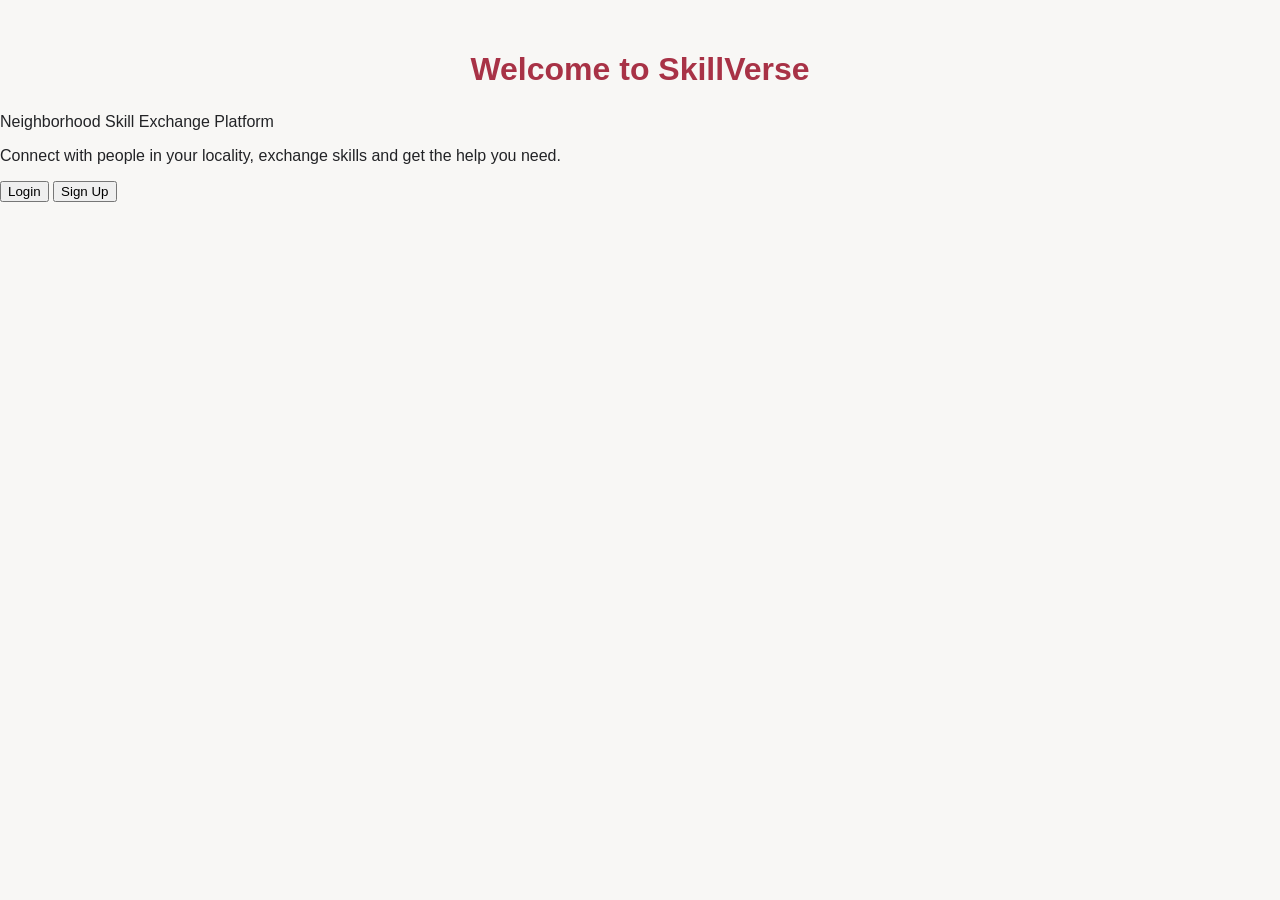
==== index.html @ c39853e0 "Initial commit" ====
<!DOCTYPE html>
<html lang="en">
<head>
    <meta charset="UTF-8">
    <meta name="viewport" content="width=device-width, initial-scale=1.0">
    <title>SkillVerse</title>
    <link rel="stylesheet" href="style.css">
   
</head>
<body>
       <h1>Welcome to SkillVerse</h1>

       <p>Neighborhood Skill Exchange Platform</p>

       <p>
        Connect with people in your locality,
        exchange skills and get the help you need.
      </p>

    <button onclick="goToLogin()">Login</button>
    <button onclick="goToSignup()">Sign Up</button>
     <script src="script.js"></script>
</body>
</html>
---- style.css ----
html {
    scroll-behavior: smooth;
}
body {
    font-family: Arial, sans-serif;
    background-color: #F8F7F5;
    color: #222326;
     margin: 0;
    padding: 30px 0;
}


form {
    width: 400px;
    margin: 40px auto;
    padding: 30px;
    background-color: white;
    border-radius: 12px;
    box-shadow: 0 4px 15px rgba(0, 0, 0, 0.1);
}

h1 {
    text-align: center;
    color: #A83246;
    margin-bottom: 25px;
}



form label {
    color: #222326;
    font-weight: bold;
}


form input:not([type="radio"]) {
    width: 100%;
    padding: 10px;
    margin-top: 6px;
    margin-bottom: 12px;
    border: 1px solid #304A70;
    border-radius: 6px;
    box-sizing: border-box;
}

form button {
    width: 100%;
    padding: 12px;
    background-color: #304A70;
    color: white;
    border: none;
    border-radius: 6px;
    font-size: 16px;
    cursor: pointer;
}

.signup-btn {
    background-color: #A83246;
}

.login-btn {
    background-color: transparent;
    color: #304A70;
    border: 1px solid #304A70;
}

.signup-btn:hover {
    background-color: #8F293B;
}

.login-btn:hover {
    background-color: #304A70;
    color: white;
}

form input {
    margin-bottom: 8px;
}

form label {
    display: block;
    margin-bottom: 5px;
}

.role-section {
    margin-top: 10px;
    margin-bottom: 15px;
}

.role-section > label {
    display: block;
    margin-bottom: 10px;
}

.role-option {
    display: inline-flex;
    align-items: center;
    margin-right: 25px;
}

.role-option input {
    margin-right: 6px;
}


form .login-main-btn {
    background-color: #A83246;
}

form .login-main-btn:hover {
    background-color: #8F293B;
}
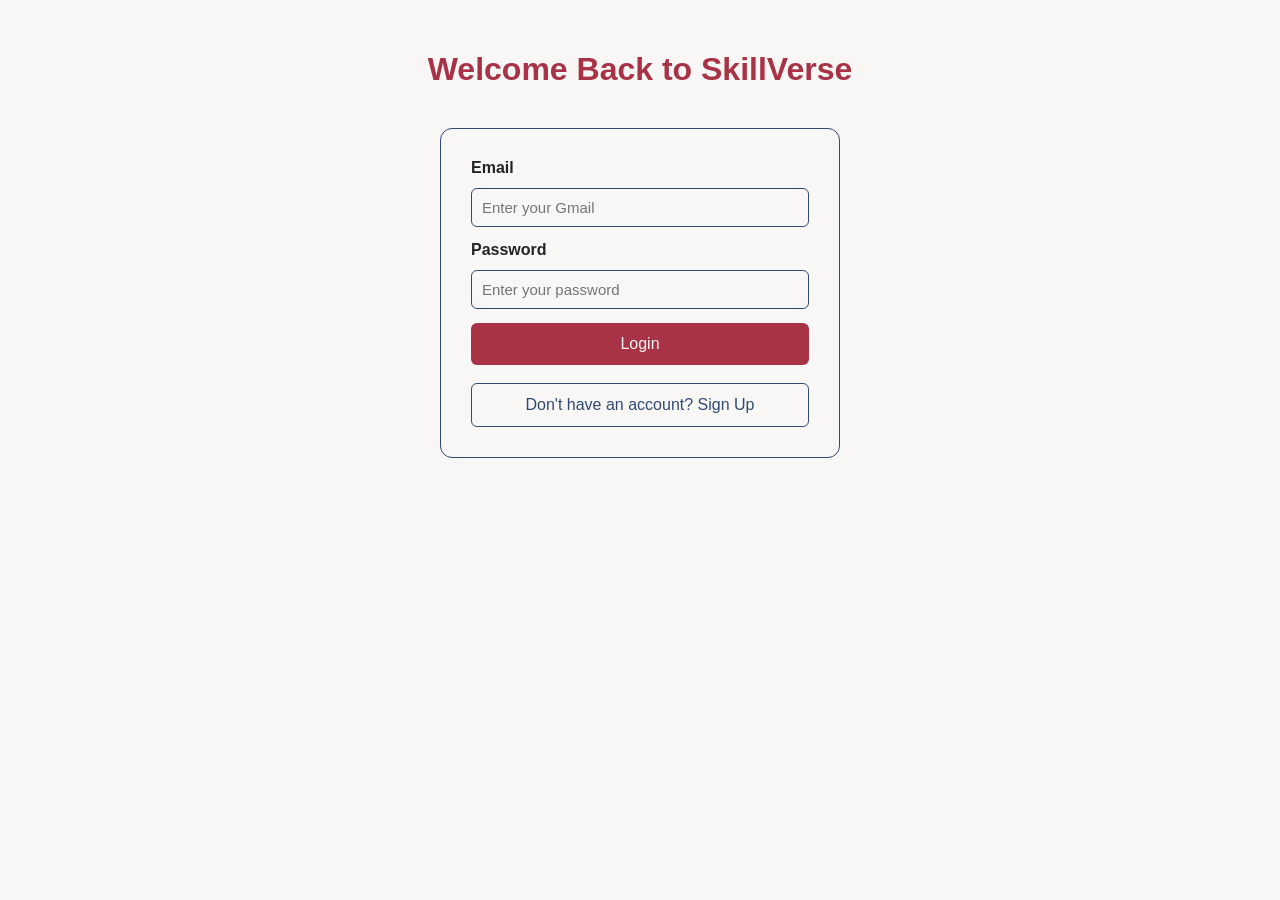
==== commit dd99d9ab: "Updated project" ====
--- a/index.html
+++ b/index.html
@@ -1,24 +1,51 @@
 <!DOCTYPE html>
 <html lang="en">
+
 <head>
     <meta charset="UTF-8">
     <meta name="viewport" content="width=device-width, initial-scale=1.0">
-    <title>SkillVerse</title>
+    <title>SkillVerse Login</title>
     <link rel="stylesheet" href="style.css">
-   
 </head>
+
 <body>
-       <h1>Welcome to SkillVerse</h1>
 
-       <p>Neighborhood Skill Exchange Platform</p>
+    <h1>Welcome Back to SkillVerse</h1>
 
-       <p>
-        Connect with people in your locality,
-        exchange skills and get the help you need.
-      </p>
+    <form id="loginForm">
 
-    <button onclick="goToLogin()">Login</button>
-    <button onclick="goToSignup()">Sign Up</button>
-     <script src="script.js"></script>
+        <label for="loginEmail">Email</label>
+        <input
+            type="email"
+            id="loginEmail"
+            placeholder="Enter your Gmail"
+            required
+        >
+
+        <label for="loginPassword">Password</label>
+        <input
+            type="password"
+            id="loginPassword"
+            placeholder="Enter your password"
+            required
+        >
+
+        <br>
+
+        <button class="login-main-btn" type="button" onclick="login()">
+            Login
+        </button>
+
+        <br><br>
+
+        <button class="login-btn" type="button" onclick="goToSignup()">
+            Don't have an account? Sign Up
+        </button>
+
+    </form>
+
+    <script src="script.js"></script>
+
 </body>
+
 </html>
--- a/style.css
+++ b/style.css
@@ -1,23 +1,16 @@
 html {
     scroll-behavior: smooth;
 }
+
 body {
     font-family: Arial, sans-serif;
     background-color: #F8F7F5;
     color: #222326;
-     margin: 0;
+    margin: 0;
     padding: 30px 0;
 }
 
-
-form {
-    width: 400px;
-    margin: 40px auto;
-    padding: 30px;
-    background-color: white;
-    border-radius: 12px;
-    box-shadow: 0 4px 15px rgba(0, 0, 0, 0.1);
-}
+/* Main Heading */
 
 h1 {
     text-align: center;
@@ -25,88 +18,129 @@
     margin-bottom: 25px;
 }
 
+/* Home Page Text */
 
-
-form label {
+body > p {
+    text-align: center;
     color: #222326;
-    font-weight: bold;
 }
 
+/* Home Page Buttons */
 
-form input:not([type="radio"]) {
-    width: 100%;
-    padding: 10px;
-    margin-top: 6px;
-    margin-bottom: 12px;
-    border: 1px solid #304A70;
-    border-radius: 6px;
-    box-sizing: border-box;
-}
-
-form button {
-    width: 100%;
+body > button {
+    display: inline-block;
+    width: 180px;
     padding: 12px;
+    margin: 10px 5px;
     background-color: #304A70;
-    color: white;
+    color: #F8F7F5;
     border: none;
     border-radius: 6px;
     font-size: 16px;
     cursor: pointer;
 }
 
+body > button:hover {
+    background-color: #A83246;
+}
+
+/* Form */
+
+form {
+    width: 400px;
+    max-width: 90%;
+    margin: 40px auto;
+    padding: 30px;
+    background-color: #F8F7F5;
+    border: 1px solid #304A70;
+    border-radius: 12px;
+    box-sizing: border-box;
+}
+
+/* Labels */
+
+form label {
+    display: block;
+    margin-bottom: 5px;
+    color: #222326;
+    font-weight: bold;
+}
+
+/* Input Fields */
+
+form input:not([type="radio"]) {
+    width: 100%;
+    padding: 10px;
+    margin-top: 6px;
+    margin-bottom: 14px;
+    border: 1px solid #304A70;
+    border-radius: 6px;
+    box-sizing: border-box;
+    font-size: 15px;
+    background-color: #F8F7F5;
+    color: #222326;
+}
+
+/* Input Focus */
+
+form input:focus {
+    outline: none;
+    border: 2px solid #A83246;
+}
+
+/* All Form Buttons */
+
+form button {
+    width: 100%;
+    padding: 12px;
+    background-color: #304A70;
+    color: #F8F7F5;
+    border: none;
+    border-radius: 6px;
+    font-size: 16px;
+    cursor: pointer;
+}
+
+/* Sign Up Button */
+
 .signup-btn {
     background-color: #A83246;
 }
 
+.signup-btn:hover {
+    background-color: #304A70;
+}
+
+/* Login Main Button */
+
+.login-main-btn {
+    background-color: #A83246;
+}
+
+.login-main-btn:hover {
+    background-color: #304A70;
+}
+
+/* Login / Navigation Button */
+
 .login-btn {
-    background-color: transparent;
+    background-color: #F8F7F5;
     color: #304A70;
     border: 1px solid #304A70;
 }
 
-.signup-btn:hover {
-    background-color: #8F293B;
+.login-btn:hover {
+    background-color: #304A70;
+    color: #F8F7F5;
 }
 
-.login-btn:hover {
-    background-color: #304A70;
-    color: white;
-}
+/* Password Information */
 
-form input {
-    margin-bottom: 8px;
-}
-
-form label {
+.password-info {
     display: block;
-    margin-bottom: 5px;
-}
-
-.role-section {
-    margin-top: 10px;
+    margin-top: -8px;
     margin-bottom: 15px;
-}
-
-.role-section > label {
-    display: block;
-    margin-bottom: 10px;
-}
-
-.role-option {
-    display: inline-flex;
-    align-items: center;
-    margin-right: 25px;
-}
-
-.role-option input {
-    margin-right: 6px;
-}
-
-
-form .login-main-btn {
-    background-color: #A83246;
-}
-
-form .login-main-btn:hover {
-    background-color: #8F293B;
+    color: #222326;
+    font-size: 12px;
+    line-height: 1.4;
 }
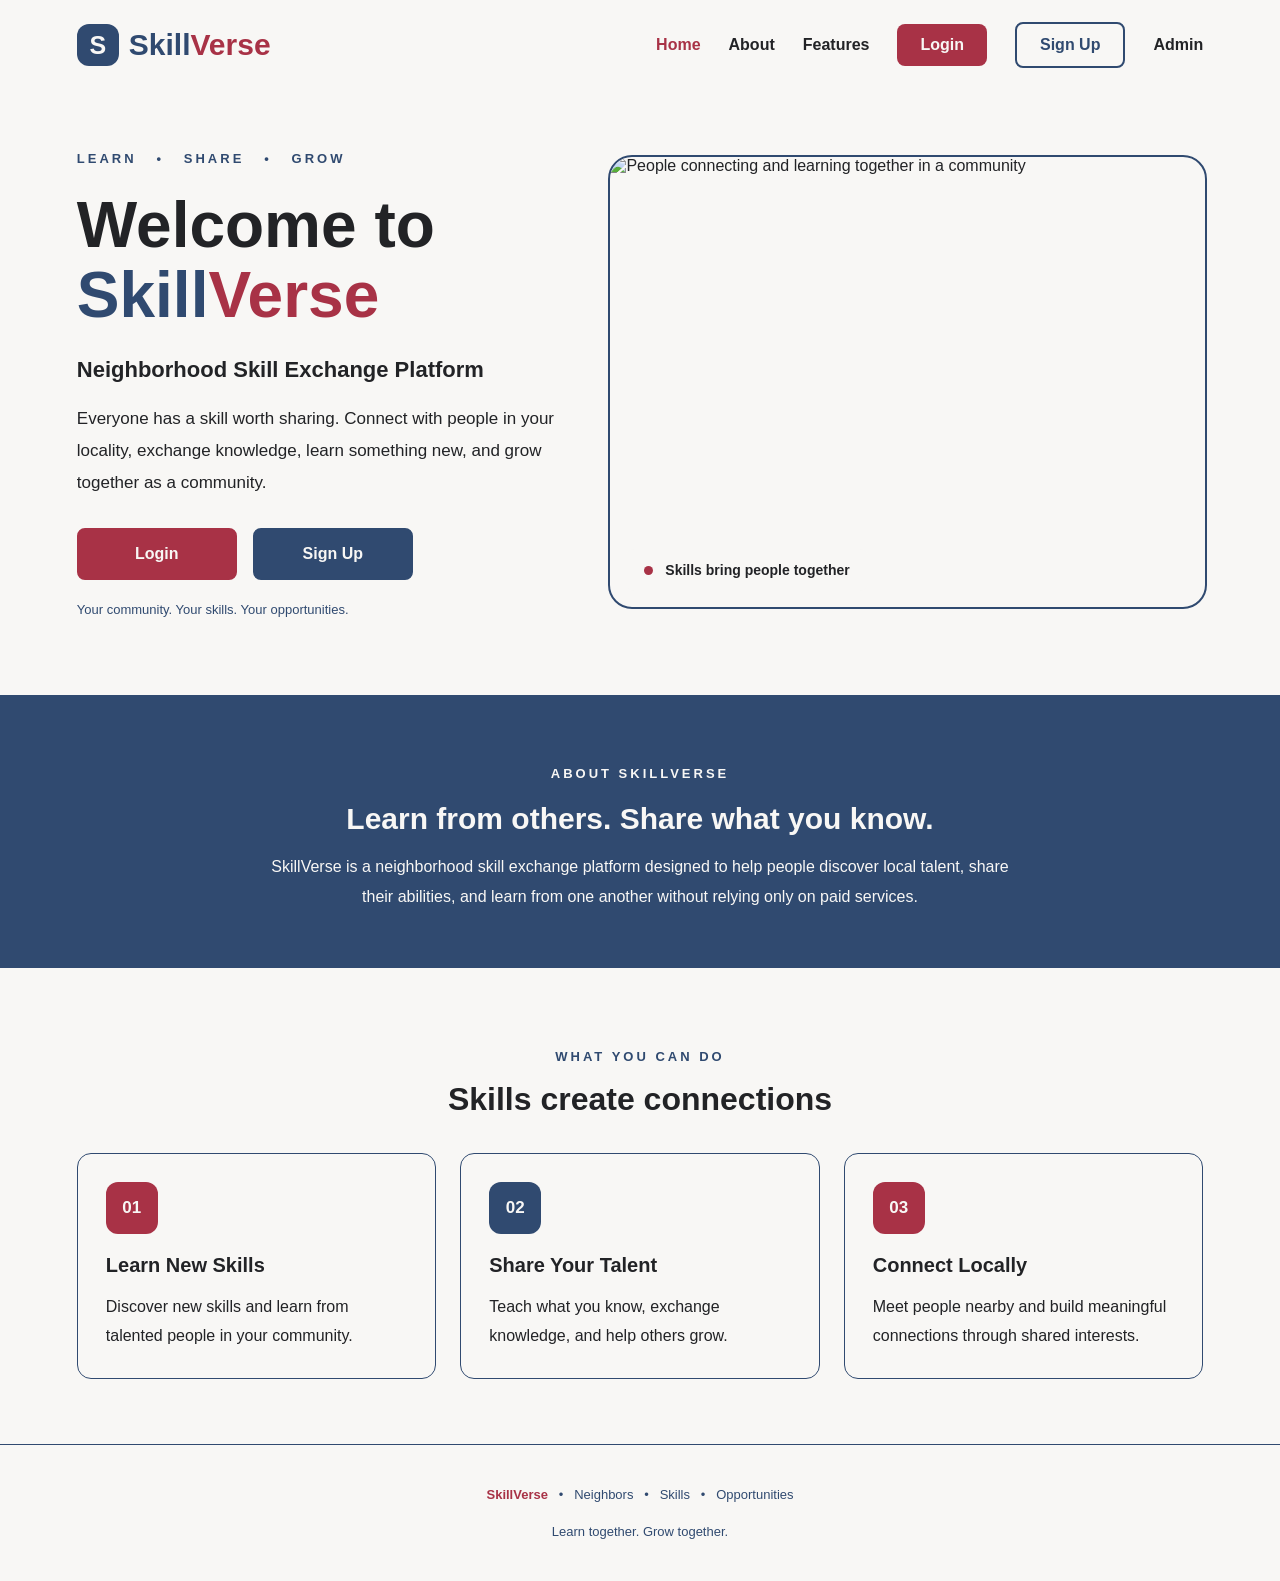
==== commit b1b55526: "Add admin login signup and dashboard" ====
--- a/index.html
+++ b/index.html
@@ -1,51 +1,178 @@
+
 <!DOCTYPE html>
 <html lang="en">
 
 <head>
     <meta charset="UTF-8">
     <meta name="viewport" content="width=device-width, initial-scale=1.0">
-    <title>SkillVerse Login</title>
+
+    <title>SkillVerse | Learn, Share, Grow</title>
+
     <link rel="stylesheet" href="style.css">
 </head>
 
-<body>
+<body class="landing-page">
 
-    <h1>Welcome Back to SkillVerse</h1>
+    <!-- Navigation Bar -->
+    <header class="site-header">
 
-    <form id="loginForm">
+        <a href="index.html" class="brand">
+            <span class="brand-icon">S</span>
+            <span>Skill<span class="brand-highlight">Verse</span></span>
+        </a>
 
-        <label for="loginEmail">Email</label>
-        <input
-            type="email"
-            id="loginEmail"
-            placeholder="Enter your Gmail"
-            required
-        >
+        <nav class="main-nav">
+            <a href="#home" class="nav-link active">Home</a>
+            <a href="#about" class="nav-link">About</a>
+            <a href="#features" class="nav-link">Features</a>
 
-        <label for="loginPassword">Password</label>
-        <input
-            type="password"
-            id="loginPassword"
-            placeholder="Enter your password"
-            required
-        >
+            <a href="login.html" class="nav-login">Login</a>
+            <a href="signup.html" class="nav-signup">Sign Up</a>
+            <a href="admin-login.html" class="nav-link">Admin</a>
+        </nav>
 
-        <br>
+    </header>
 
-        <button class="login-main-btn" type="button" onclick="login()">
-            Login
-        </button>
 
-        <br><br>
+    <!-- Hero Section -->
+    <main>
 
-        <button class="login-btn" type="button" onclick="goToSignup()">
-            Don't have an account? Sign Up
-        </button>
+        <section class="hero-section" id="home">
 
-    </form>
+            <div class="hero-content">
 
+                <p class="eyebrow">LEARN &nbsp; • &nbsp; SHARE &nbsp; • &nbsp; GROW</p>
+
+                <h1>
+                    Welcome to<br>
+                    <span class="hero-brand">
+                        Skill<span class="brand-highlight">Verse</span>
+                    </span>
+                </h1>
+
+                <h2>Neighborhood Skill Exchange Platform</h2>
+
+                <p class="hero-description">
+                    Everyone has a skill worth sharing.
+                    Connect with people in your locality,
+                    exchange knowledge, learn something new,
+                    and grow together as a community.
+                </p>
+
+                <div class="hero-buttons">
+
+                    <button class="primary-button"
+                            onclick="goToLogin()">
+                        Login
+                    </button>
+
+                    <button class="secondary-button"
+                            onclick="goToSignup()">
+                        Sign Up
+                    </button>
+
+                </div>
+
+                <p class="hero-note">
+                    Your community. Your skills. Your opportunities.
+                </p>
+
+            </div>
+
+
+            <!-- Community Learning Image -->
+            <div class="hero-image-container">
+
+                <img
+                    class="hero-image"
+                    src="https://images.unsplash.com/photo-1529156069898-49953e39b3ac?auto=format&fit=crop&w=1200&q=85"
+                    alt="People connecting and learning together in a community"
+                >
+
+                <div class="image-caption">
+                    <span class="caption-dot"></span>
+                    Skills bring people together
+                </div>
+
+            </div>
+
+        </section>
+
+
+        <!-- About Section -->
+        <section class="about-section" id="about">
+
+            <p class="eyebrow">ABOUT SKILLVERSE</p>
+
+            <h2>Learn from others. Share what you know.</h2>
+
+            <p>
+                SkillVerse is a neighborhood skill exchange platform
+                designed to help people discover local talent,
+                share their abilities, and learn from one another
+                without relying only on paid services.
+            </p>
+
+        </section>
+
+
+        <!-- Features Section -->
+        <section class="features-section" id="features">
+
+            <div class="section-heading">
+                <p class="eyebrow">WHAT YOU CAN DO</p>
+                <h2>Skills create connections</h2>
+            </div>
+
+            <div class="feature-grid">
+
+                <article class="feature-card">
+                    <div class="feature-icon red-icon">01</div>
+                    <h3>Learn New Skills</h3>
+                    <p>
+                        Discover new skills and learn from
+                        talented people in your community.
+                    </p>
+                </article>
+
+                <article class="feature-card">
+                    <div class="feature-icon blue-icon">02</div>
+                    <h3>Share Your Talent</h3>
+                    <p>
+                        Teach what you know, exchange knowledge,
+                        and help others grow.
+                    </p>
+                </article>
+
+                <article class="feature-card">
+                    <div class="feature-icon red-icon">03</div>
+                    <h3>Connect Locally</h3>
+                    <p>
+                        Meet people nearby and build meaningful
+                        connections through shared interests.
+                    </p>
+                </article>
+
+            </div>
+
+        </section>
+
+    </main>
+
+
+    <!-- Footer -->
+    <footer class="site-footer">
+        <p>
+            <span class="footer-brand">SkillVerse</span>
+            &nbsp; • &nbsp; Neighbors &nbsp; • &nbsp;
+            Skills &nbsp; • &nbsp; Opportunities
+        </p>
+        <p>Learn together. Grow together.</p>
+    </footer>
+
+
+    <!-- Existing Navigation Functions -->
     <script src="script.js"></script>
 
 </body>
-
-</html>+</html>
--- a/style.css
+++ b/style.css
@@ -143,4 +143,826 @@
     color: #222326;
     font-size: 12px;
     line-height: 1.4;
-}+}
+
+
+
+
+
+/* Home page button layout */
+
+.home-buttons {
+    display: flex;
+    justify-content: center;
+    gap: 15px;
+    margin-top: 30px;
+}
+
+.home-buttons button {
+    width: 160px;
+    padding: 12px;
+    border: none;
+    border-radius: 6px;
+    font-size: 16px;
+    cursor: pointer;
+    color: #F8F7F5;
+}
+
+.home-buttons .login-main-btn {
+    background-color: #A83246;
+}
+
+.home-buttons .signup-btn {
+    background-color: #304A70;
+}
+
+.home-buttons .login-main-btn:hover,
+.home-buttons .signup-btn:hover {
+    background-color: #222326;
+}
+
+@media (max-width: 480px) {
+    .home-buttons {
+        flex-direction: column;
+        align-items: center;
+    }
+
+    .home-buttons button {
+        width: 90%;
+    }
+}
+
+
+
+
+
+
+/* =====================================
+   SKILLVERSE LANDING PAGE
+   Official four-color palette
+   ===================================== */
+
+.landing-page {
+    background-color: #F8F7F5;
+    color: #222326;
+    padding: 0;
+    min-height: 100vh;
+}
+
+
+/* Navigation */
+
+.site-header {
+    display: flex;
+    align-items: center;
+    justify-content: space-between;
+    gap: 24px;
+    padding: 22px 6%;
+    background-color: #F8F7F5;
+}
+
+.brand {
+    display: inline-flex;
+    align-items: center;
+    gap: 10px;
+    color: #304A70;
+    text-decoration: none;
+    font-size: 30px;
+    font-weight: bold;
+    white-space: nowrap;
+}
+
+.brand-icon {
+    display: grid;
+    place-items: center;
+    width: 42px;
+    height: 42px;
+    border-radius: 12px;
+    background-color: #304A70;
+    color: #F8F7F5;
+    font-size: 25px;
+}
+
+.brand-highlight {
+    color: #A83246;
+}
+
+.main-nav {
+    display: flex;
+    align-items: center;
+    gap: 28px;
+}
+
+.nav-link {
+    color: #222326;
+    text-decoration: none;
+    font-weight: 600;
+}
+
+.nav-link:hover,
+.nav-link.active {
+    color: #A83246;
+}
+
+.nav-login,
+.nav-signup {
+    display: inline-block;
+    padding: 12px 23px;
+    border-radius: 8px;
+    text-decoration: none;
+    font-weight: bold;
+}
+
+.nav-login {
+    background-color: #A83246;
+    color: #F8F7F5;
+}
+
+.nav-signup {
+    background-color: #F8F7F5;
+    color: #304A70;
+    border: 2px solid #304A70;
+}
+
+.nav-login:hover,
+.primary-button:hover {
+    background-color: #304A70;
+}
+
+.nav-signup:hover,
+.secondary-button:hover {
+    background-color: #304A70;
+    color: #F8F7F5;
+}
+
+
+/* Hero Section */
+
+.hero-section {
+    display: grid;
+    grid-template-columns: 0.9fr 1.1fr;
+    align-items: center;
+    gap: 45px;
+    padding: 45px 6% 65px;
+}
+
+.hero-content {
+    max-width: 560px;
+}
+
+.eyebrow {
+    color: #304A70;
+    font-size: 13px;
+    font-weight: bold;
+    letter-spacing: 3px;
+    line-height: 1.7;
+}
+
+.hero-content h1 {
+    text-align: left;
+    color: #222326;
+    font-size: clamp(40px, 5vw, 66px);
+    line-height: 1.1;
+    margin: 20px 0;
+}
+
+.hero-brand {
+    color: #304A70;
+}
+
+.hero-content h2 {
+    color: #222326;
+    font-size: 22px;
+    line-height: 1.5;
+    margin: 22px 0 12px;
+}
+
+.hero-description {
+    color: #222326;
+    font-size: 17px;
+    line-height: 1.9;
+    margin-bottom: 28px;
+}
+
+.hero-buttons {
+    display: flex;
+    flex-wrap: wrap;
+    gap: 16px;
+}
+
+.hero-buttons button {
+    width: 160px;
+    padding: 15px 20px;
+    border-radius: 8px;
+    font-size: 16px;
+    font-weight: bold;
+    cursor: pointer;
+    transition: background-color 0.2s;
+}
+
+.primary-button {
+    background-color: #A83246;
+    color: #F8F7F5;
+    border: 2px solid #A83246;
+}
+
+.secondary-button {
+    background-color: #304A70;
+    color: #F8F7F5;
+    border: 2px solid #304A70;
+}
+
+.hero-note {
+    margin-top: 22px;
+    color: #304A70;
+    font-size: 13px;
+}
+
+
+/* Hero Image */
+
+.hero-image-container {
+    position: relative;
+    min-width: 0;
+}
+
+.hero-image {
+    display: block;
+    width: 100%;
+    height: 450px;
+    object-fit: cover;
+    border-radius: 24px;
+    border: 2px solid #304A70;
+}
+
+.image-caption {
+    position: absolute;
+    left: 18px;
+    bottom: 18px;
+    padding: 13px 18px;
+    border-radius: 8px;
+    background-color: #F8F7F5;
+    color: #222326;
+    font-size: 14px;
+    font-weight: bold;
+}
+
+.caption-dot {
+    display: inline-block;
+    width: 9px;
+    height: 9px;
+    margin-right: 8px;
+    border-radius: 50%;
+    background-color: #A83246;
+}
+
+
+/* About Section */
+
+.about-section {
+    padding: 55px 10%;
+    text-align: center;
+    background-color: #304A70;
+    color: #F8F7F5;
+}
+
+.about-section .eyebrow {
+    color: #F8F7F5;
+}
+
+.about-section h2 {
+    font-size: 30px;
+    line-height: 1.4;
+    margin: 12px 0;
+}
+
+.about-section > p:last-child {
+    max-width: 760px;
+    margin: 0 auto;
+    font-size: 16px;
+    line-height: 1.9;
+}
+
+
+/* Features Section */
+
+.features-section {
+    padding: 65px 6%;
+    background-color: #F8F7F5;
+}
+
+.section-heading {
+    text-align: center;
+    margin-bottom: 35px;
+}
+
+.section-heading h2 {
+    color: #222326;
+    font-size: 32px;
+    margin: 10px 0;
+}
+
+.feature-grid {
+    display: grid;
+    grid-template-columns: repeat(3, minmax(0, 1fr));
+    gap: 24px;
+}
+
+.feature-card {
+    padding: 28px;
+    border: 1px solid #304A70;
+    border-radius: 14px;
+    background-color: #F8F7F5;
+}
+
+.feature-icon {
+    display: grid;
+    place-items: center;
+    width: 52px;
+    height: 52px;
+    border-radius: 12px;
+    color: #F8F7F5;
+    font-size: 17px;
+    font-weight: bold;
+}
+
+.red-icon {
+    background-color: #A83246;
+}
+
+.blue-icon {
+    background-color: #304A70;
+}
+
+.feature-card h3 {
+    color: #222326;
+    font-size: 20px;
+    margin: 20px 0 10px;
+}
+
+.feature-card p {
+    color: #222326;
+    line-height: 1.8;
+    margin-bottom: 0;
+}
+
+
+/* Footer */
+
+.site-footer {
+    padding: 25px 15px;
+    text-align: center;
+    border-top: 1px solid #304A70;
+    background-color: #F8F7F5;
+}
+
+.site-footer p {
+    color: #304A70;
+    font-size: 13px;
+    line-height: 1.8;
+}
+
+.footer-brand {
+    color: #A83246;
+    font-weight: bold;
+}
+
+
+/* Responsive Design */
+
+@media (max-width: 900px) {
+
+    .site-header {
+        flex-direction: column;
+    }
+
+    .main-nav {
+        justify-content: center;
+        flex-wrap: wrap;
+        gap: 16px;
+    }
+
+    .hero-section {
+        grid-template-columns: 1fr;
+        gap: 30px;
+    }
+
+    .hero-content {
+        max-width: 100%;
+    }
+
+    .hero-content h1 {
+        text-align: left;
+    }
+
+    .hero-image {
+        height: 380px;
+    }
+
+    .feature-grid {
+        grid-template-columns: 1fr;
+    }
+}
+
+@media (max-width: 480px) {
+
+    .site-header {
+        padding: 20px 5%;
+    }
+
+    .brand {
+        font-size: 25px;
+    }
+
+    .main-nav {
+        gap: 12px;
+    }
+
+    .nav-link {
+        font-size: 13px;
+    }
+
+    .nav-login,
+    .nav-signup {
+        padding: 10px 14px;
+    }
+
+    .hero-section {
+        padding: 30px 5% 45px;
+    }
+
+    .hero-content h1 {
+        font-size: 42px;
+    }
+
+    .hero-content h2 {
+        font-size: 19px;
+    }
+
+    .hero-description {
+        font-size: 15px;
+    }
+
+    .hero-buttons button {
+        flex: 1;
+        min-width: 125px;
+    }
+
+    .hero-image {
+        height: 280px;
+    }
+
+    .about-section,
+    .features-section {
+        padding: 40px 5%;
+    }
+
+    .about-section h2,
+    .section-heading h2 {
+        font-size: 25px;
+    }
+
+    .feature-card {
+        padding: 22px;
+    }
+}
+
+
+
+
+
+/* =====================================
+   SKILLVERSE ADMIN PAGES
+   Official four-color palette only
+   ===================================== */
+
+.admin-page,
+.dashboard-page {
+    min-height: 100vh;
+    padding: 0;
+    background-color: #F8F7F5;
+    color: #222326;
+}
+
+.admin-header {
+    display: flex;
+    justify-content: space-between;
+    align-items: center;
+    gap: 20px;
+    padding: 20px 6%;
+    border-bottom: 1px solid #304A70;
+    background-color: #F8F7F5;
+}
+
+.admin-brand {
+    color: #304A70;
+    text-decoration: none;
+    font-size: 27px;
+    font-weight: bold;
+}
+
+.admin-brand span {
+    color: #A83246;
+}
+
+.admin-nav-link {
+    color: #304A70;
+    font-weight: bold;
+    text-decoration: none;
+}
+
+.admin-nav-link:hover,
+.admin-bottom-text a:hover {
+    color: #A83246;
+}
+
+.admin-form-card {
+    width: 460px;
+    max-width: 90%;
+    box-sizing: border-box;
+    margin: 35px auto;
+    padding: 30px;
+    border: 1px solid #304A70;
+    border-radius: 14px;
+    background-color: #F8F7F5;
+}
+
+.admin-login-card {
+    margin-top: 70px;
+}
+
+.admin-eyebrow {
+    color: #A83246;
+    font-size: 12px;
+    font-weight: bold;
+    letter-spacing: 2px;
+}
+
+.admin-form-card h1,
+.dashboard-main > h1 {
+    color: #304A70;
+    text-align: left;
+    font-size: 29px;
+    margin: 12px 0;
+}
+
+.admin-subtitle {
+    color: #222326;
+    line-height: 1.6;
+    margin-bottom: 25px;
+}
+
+.admin-form-card form label,
+.user-management label {
+    display: block;
+    margin: 15px 0 6px;
+    font-weight: bold;
+    color: #222326;
+}
+
+.admin-form-card form input,
+.user-management input {
+    display: block;
+    width: 100%;
+    padding: 12px;
+    box-sizing: border-box;
+    border: 1px solid #304A70;
+    border-radius: 6px;
+    background-color: #F8F7F5;
+    color: #222326;
+    font: inherit;
+}
+
+.admin-form-card input:focus,
+.user-management input:focus {
+    outline: 2px solid #A83246;
+    outline-offset: 1px;
+}
+
+.admin-hint {
+    display: block;
+    color: #222326;
+    font-size: 12px;
+    line-height: 1.6;
+    margin-top: 7px;
+}
+
+.admin-primary-btn {
+    width: 100%;
+    margin-top: 24px;
+    padding: 13px;
+    border: 0;
+    border-radius: 7px;
+    background-color: #A83246;
+    color: #F8F7F5;
+    font-size: 16px;
+    font-weight: bold;
+    cursor: pointer;
+}
+
+.admin-primary-btn:hover {
+    background-color: #304A70;
+}
+
+.admin-bottom-text {
+    margin-top: 22px;
+    color: #222326;
+    text-align: center;
+    line-height: 1.7;
+}
+
+.admin-bottom-text a {
+    color: #304A70;
+    font-weight: bold;
+}
+
+.admin-back-link {
+    display: inline-block;
+    margin-top: 15px;
+    color: #304A70;
+    text-decoration: none;
+    font-weight: bold;
+}
+
+.admin-back-link:hover {
+    color: #A83246;
+}
+
+
+/* Dashboard */
+
+.dashboard-main {
+    max-width: 1200px;
+    margin: 35px auto;
+    padding: 0 5%;
+}
+
+.dashboard-description {
+    color: #222326;
+    line-height: 1.7;
+}
+
+.dashboard-nav {
+    display: flex;
+    align-items: center;
+    gap: 15px;
+    color: #222326;
+}
+
+.admin-logout-btn,
+.refresh-btn {
+    padding: 10px 16px;
+    border: 1px solid #304A70;
+    border-radius: 6px;
+    background-color: #304A70;
+    color: #F8F7F5;
+    cursor: pointer;
+    font-weight: bold;
+}
+
+.admin-logout-btn:hover,
+.refresh-btn:hover {
+    background-color: #A83246;
+    border-color: #A83246;
+}
+
+.dashboard-stats {
+    display: grid;
+    grid-template-columns: repeat(2, minmax(0, 1fr));
+    gap: 20px;
+    margin: 30px 0;
+}
+
+.stat-card {
+    padding: 22px;
+    border: 1px solid #304A70;
+    border-radius: 12px;
+    background-color: #F8F7F5;
+}
+
+.stat-card p {
+    color: #222326;
+    margin-top: 0;
+}
+
+.stat-card h2 {
+    color: #A83246;
+    font-size: 36px;
+    margin-bottom: 0;
+}
+
+.user-management {
+    padding: 24px;
+    border: 1px solid #304A70;
+    border-radius: 12px;
+    background-color: #F8F7F5;
+}
+
+.management-heading {
+    display: flex;
+    justify-content: space-between;
+    align-items: center;
+    gap: 15px;
+}
+
+.management-heading h2 {
+    color: #304A70;
+    margin-top: 0;
+}
+
+.management-heading p {
+    color: #222326;
+    line-height: 1.6;
+}
+
+.user-management input {
+    margin-bottom: 20px;
+}
+
+.table-wrapper {
+    width: 100%;
+    overflow-x: auto;
+}
+
+.user-management table {
+    width: 100%;
+    border-collapse: collapse;
+    color: #222326;
+}
+
+.user-management th,
+.user-management td {
+    padding: 12px;
+    border: 1px solid #304A70;
+    text-align: left;
+    white-space: nowrap;
+}
+
+.user-management th {
+    background-color: #304A70;
+    color: #F8F7F5;
+}
+
+.user-management td {
+    background-color: #F8F7F5;
+}
+
+.delete-user-btn {
+    padding: 7px 10px;
+    border: 0;
+    border-radius: 5px;
+    background-color: #A83246;
+    color: #F8F7F5;
+    cursor: pointer;
+}
+
+.delete-user-btn:hover {
+    background-color: #304A70;
+}
+
+.empty-message {
+    color: #222326;
+    padding: 15px 0;
+}
+
+.dashboard-notice {
+    margin-top: 24px;
+    color: #222326;
+    font-size: 13px;
+    line-height: 1.7;
+}
+
+@media (max-width: 600px) {
+    .admin-header {
+        padding: 18px 5%;
+        flex-wrap: wrap;
+    }
+
+    .admin-brand {
+        font-size: 24px;
+    }
+
+    .admin-form-card {
+        padding: 22px;
+        margin-top: 25px;
+    }
+
+    .dashboard-stats {
+        grid-template-columns: 1fr;
+    }
+
+    .management-heading {
+        align-items: flex-start;
+        flex-direction: column;
+    }
+
+    .dashboard-nav {
+        flex-wrap: wrap;
+    }
+
+    .user-management {
+        padding: 14px;
+    }
+}
+
+
